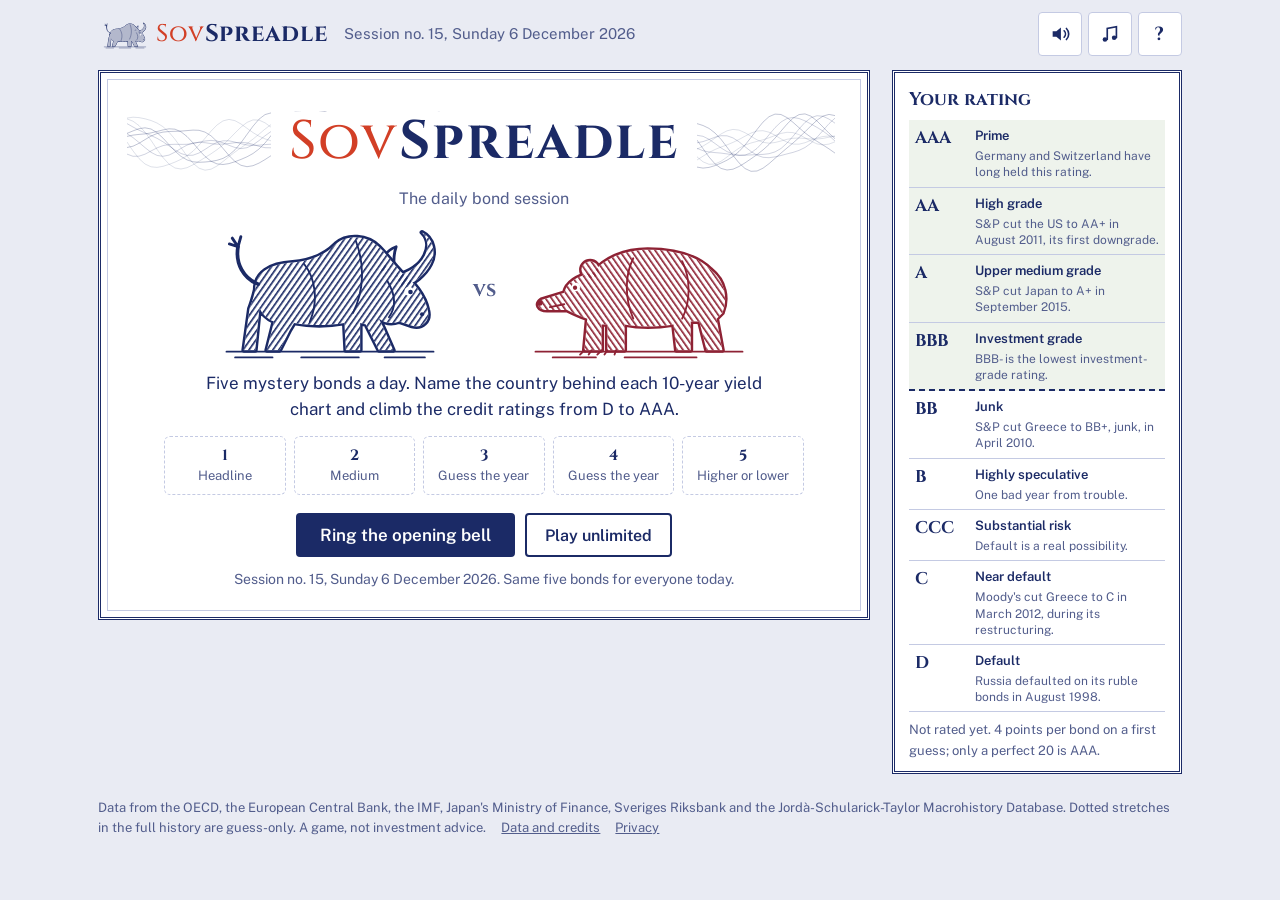
==== public/index.html @ 524e7ef8 "New daily order: headline, easy or medium, two guess-the-year rounds, higher or lower; label every r" ====
<!DOCTYPE html>
<html lang="en">
<head>
<meta charset="utf-8">
<meta name="viewport" content="width=device-width,initial-scale=1">
<title>SovSpreadle: guess the country from its bond yields</title>
<meta name="description" content="A daily game: five 10-year government bond yield charts, five coupons each. Guess the country, the year, or who paid more to borrow.">
<meta name="theme-color" content="#1b2a66">
<meta property="og:type" content="website">
<meta property="og:title" content="SovSpreadle: guess the country from its bond yields">
<meta property="og:description" content="Five bond charts a day. Spend your coupons wisely and earn your credit rating.">
<link rel="canonical" href="https://sovspreadle.bls737.workers.dev/">
<meta property="og:url" content="https://sovspreadle.bls737.workers.dev/">
<meta property="og:image" content="https://sovspreadle.bls737.workers.dev/og.png">
<meta property="og:image:width" content="1200">
<meta property="og:image:height" content="630">
<meta name="twitter:card" content="summary_large_image">
<link rel="icon" href="icon.svg" type="image/svg+xml">
<link rel="apple-touch-icon" href="icon-180.png">
<link rel="manifest" href="manifest.webmanifest">
<link rel="preload" href="fonts/public-sans-latin-400-normal.woff2" as="font" type="font/woff2" crossorigin>
<link rel="stylesheet" href="fonts.css">
<link rel="stylesheet" href="style.css">
</head>
<body>
<svg width="0" height="0" style="position:absolute" aria-hidden="true" focusable="false"><defs>
  <pattern id="hatch" patternUnits="userSpaceOnUse" width="3.4" height="3.4" patternTransform="rotate(35)"><rect width="1.15" height="3.4" class="hl"/></pattern>
  <pattern id="hatchR" patternUnits="userSpaceOnUse" width="3.4" height="3.4" patternTransform="rotate(-35)"><rect width="1.15" height="3.4" class="hlr"/></pattern>
  <g id="bullShape">
    <path d="M28 50 C28 38 38 32 54 31 C66 30 76 26 84 18 C92 11 106 12 114 20 C120 26 124 32 130 38 C138 44 146 54 148 64 C150 72 144 77 137 75 L128 72 C123 74 118 73 114 70 L117 76 L124 92 L114 92 L105 74 L101 73 L101 92 L91 92 L90 73 C79 75 66 75 55 73 L52 78 L45 92 L36 92 L41 72 C36 70 32 66 31 62 L28 92 L20 92 L24 63 C26 58 27 54 28 50 Z"/>
    <path d="M126 40 C134 38 142 34 146 26 C149 20 148 14 144 10 C152 14 154 24 150 32 C146 40 138 46 130 48 Z"/>
    <path d="M120 36 L112 38 L118 31 Z"/>
  </g>
  <symbol id="bull" viewBox="0 0 160 100">
    <path class="m-ol" d="M114 34 C116 28 120 22 126 20 C124 26 124 30 125 36 Z" style="stroke-width:2"/>
    <use href="#bullShape" class="m-ol"/><use href="#bullShape" class="m-bg"/><use href="#bullShape" class="m-ht"/>
    <path class="m-ol" d="M30 46 C20 42 14 32 16 20" style="stroke-width:2.6"/><path class="m-ol" d="M16 20 l-4 -6 M16 20 l2 -7 M16 20 l-6 -2" style="stroke-width:2"/>
    <circle class="m-eye" cx="135" cy="51" r="3.2"/><circle class="m-dot" cx="136" cy="51.5" r="1.6"/>
    <circle class="m-dot" cx="144" cy="67" r="1.4"/>
    <path class="m-ln" d="M98 16 C104 32 104 50 96 66 M62 32 C70 42 72 58 66 72 M120 44 C126 54 126 62 121 69"/>
    <path class="m-ln" d="M8 93 H152 M14 97 H40 M60 97 H100 M118 97 H146" style="opacity:var(--gnd,1)"/>
  </symbol>
  <g id="bearShape">
    <path d="M28 52 C30 44 38 40 48 38 C56 28 70 22 86 22 C104 22 120 26 130 36 C140 44 142 56 138 66 L134 70 L138 92 L127 92 L122 72 L116 72 L116 92 L106 92 L104 74 C92 76 80 76 70 74 L70 92 L58 92 L58 74 L54 74 L54 92 L42 92 L44 70 C38 68 34 66 30 64 L16 64 C10 64 8 60 12 57 Z"/>
    <circle cx="46" cy="36" r="6"/>
  </g>
  <symbol id="bear" viewBox="0 0 160 100">
    <use href="#bearShape" class="m-olr"/><use href="#bearShape" class="m-bg"/><use href="#bearShape" class="m-htr"/>
    <circle class="m-eye" cx="36" cy="48" r="3"/><circle class="m-dotr" cx="35.5" cy="48.5" r="1.5"/>
    <circle class="m-dotr" cx="11" cy="59" r="2"/>
    <path class="m-lnr" d="M18 62 L28 60 M76 28 C70 40 70 56 76 70 M110 30 C116 42 116 58 110 70"/>
    <path class="m-lnr" d="M42 92 l-3 3 M47 92 l-2 3 M54 92 l-3 3 M58 92 l-2 3 M64 92 l-1 3"/>
    <path class="m-lnr" d="M8 93 H152 M20 97 H50 M70 97 H120" style="opacity:var(--gnd,1)"/>
  </symbol>
  <symbol id="coin" viewBox="0 0 24 24"><circle cx="12" cy="12" r="10.5" class="c-o"/><circle cx="12" cy="12" r="7.2" class="c-i"/><path d="M12 7.5v9M9.6 9.6c0-1.2 1-1.8 2.4-1.8s2.4.6 2.4 1.6c0 2.4-4.8 1.4-4.8 4 0 1 1 1.8 2.4 1.8s2.4-.6 2.4-1.8" class="c-i"/></symbol>
</defs></svg>

<header class="top">
  <button type="button" class="brand" id="homeBtn" aria-label="SovSpreadle home"><svg class="brand-bull" aria-hidden="true"><use href="#bull"/></svg><span><span class="sov">Sov</span>Spreadle</span></button>
  <p class="session" id="sessionLbl"></p>
  <div class="tools">
    <button type="button" class="tool" id="sndBtn" aria-pressed="true" aria-label="Sound effects"><svg viewBox="0 0 24 24" aria-hidden="true"><path d="M4 9h4l5-4v14l-5-4H4z" class="ti"/><path d="M16.5 8.5a5 5 0 0 1 0 7M19 6a8.5 8.5 0 0 1 0 12" class="ts"/></svg></button>
    <button type="button" class="tool" id="musBtn" aria-pressed="false" aria-label="Music"><svg viewBox="0 0 24 24" aria-hidden="true"><path d="M9 18V6l10-2v12" class="ts"/><circle cx="6.5" cy="18" r="2.5" class="ti"/><circle cx="16.5" cy="16" r="2.5" class="ti"/></svg></button>
    <button type="button" class="tool" id="helpBtn" aria-label="How to play"><span aria-hidden="true">?</span></button>
  </div>
</header>

<main class="layout">
  <div class="play">
    <section class="cert landing" id="landing" aria-labelledby="landTitle">
      <div class="band"><svg class="guil" aria-hidden="true"></svg><h1 id="landTitle"><span class="sov">Sov</span>Spreadle</h1></div>
      <p class="land-sub">The daily bond session</p>
      <div class="vignette" aria-hidden="true">
        <svg class="mascot"><use href="#bull"/></svg>
        <span class="vs">vs</span>
        <svg class="mascot"><use href="#bear"/></svg>
      </div>
      <p class="land-tag">Five mystery bonds a day. Name the country behind each 10-year yield chart and climb the credit ratings from D to AAA.</p>
      <ol class="slots" id="slots"></ol>
      <div class="land-acts">
        <button type="button" class="big" id="startBtn">Ring the opening bell</button>
        <button type="button" class="ghost" id="unlimBtn">Play unlimited</button>
      </div>
      <p class="land-note" id="landNote"></p>
    </section>

    <section id="game" hidden aria-live="polite">
      <div class="roundbar">
        <ol class="pips" id="pips" aria-label="Bonds in this session"></ol>
        <div class="tokens" id="tokens"></div>
      </div>
      <article class="cert card" id="card">
        <div class="strip"><svg class="guil" aria-hidden="true"></svg></div>
        <p class="kicker" id="kicker"></p>
        <h1 class="q" id="question"></h1>
        <dl class="facts" id="facts"></dl>
        <div class="fig" id="fig"><svg id="chart" role="img" aria-label="Yield chart"></svg><div class="tip" id="tip"></div><div class="stamp" id="stamp" aria-hidden="true"></div></div>
        <div class="hlq" id="hlq" hidden></div>
      </article>

      <div class="controls" id="controls">
        <form id="form" autocomplete="off">
          <label for="q" id="qLabel">Your guess</label>
          <div class="row"><input id="q" aria-describedby="msg"><button id="go">Guess</button><button type="button" id="allBtn" class="allbtn" aria-expanded="false" aria-controls="sugg">All countries</button></div>
          <p class="pool" id="pool"></p>
          <ul class="sugg" id="sugg"></ul>
          <p class="msg" id="msg" role="status"></p>
        </form>
        <div class="hints" id="hints"></div>
      </div>

      <ol class="coupons" id="coupons"></ol>

      <section class="reveal" id="reveal" hidden>
        <div class="rv-head">
          <svg class="rv-mascot" id="rvMascot" aria-hidden="true"><use href="#bull"/></svg>
          <div><p class="ep" id="rvEp"></p><h2 id="rvTitle"></h2><p class="delta" id="rvDelta"></p></div>
        </div>
        <ul class="rv-facts" id="rvFacts"></ul>
        <div class="rv-acts">
          <button type="button" class="big" id="nextBtn">Next bond</button>
          <button type="button" class="ghost" id="histBtn" aria-expanded="false">Show full history</button>
        </div>
        <div class="hist" id="hist" hidden>
          <p class="hist-h" id="histHead"></p>
          <div class="fig full"><svg id="histChart" role="img" aria-label="Full history of this country's 10-year yield"></svg><div class="tip" id="histTip"></div></div>
        </div>
      </section>
    </section>
  </div>

  <aside class="ladder" id="ladder" aria-label="Your credit rating today">
    <h2 class="ld-h">Your rating</h2>
    <ol class="rungs" id="rungs"></ol>
    <p class="ld-note" id="ldNote"></p>
  </aside>
</main>

<footer class="foot">Data from the OECD, the European Central Bank, the IMF, Japan's Ministry of Finance, Sveriges Riksbank and the Jordà-Schularick-Taylor Macrohistory Database. Dotted stretches in the full history are guess-only. A game, not investment advice. <a href="credits.html">Data and credits</a> <a href="privacy.html">Privacy</a></footer>

<dialog class="dlg" id="endDlg" aria-labelledby="endRating">
  <button type="button" class="x" data-close aria-label="Close">✕</button>
  <div class="end-top">
    <button type="button" class="end-mwrap" id="endMWrap" aria-label="Replay the finale"><svg class="end-mascot" id="endMascot" aria-hidden="true"><use href="#bull"/></svg><span class="roar-word" aria-hidden="true">Grrr!</span></button>
    <div><p class="end-k" id="endKicker">Session closed</p><p class="end-rating" id="endRating"></p><p class="end-desc" id="endDesc"></p></div>
  </div>
  <ol class="end-log" id="endLog"></ol>
  <pre class="share" id="sharePre"></pre>
  <div class="dlg-acts"><button type="button" class="big" id="copyBtn">Copy result</button><button type="button" class="ghost" id="endUnlim">Play unlimited</button></div>
  <p class="msg" id="copyMsg" role="status"></p>
  <div class="stats" id="stats"></div>
  <div class="dist" id="dist"></div>
  <p class="next" id="nextIn"></p>
</dialog>

<dialog class="dlg" id="helpDlg" aria-labelledby="helpH">
  <button type="button" class="x" data-close aria-label="Close">✕</button>
  <h2 id="helpH">How to play</h2>
  <ul class="help">
    <li>Each day's session has five bonds, the same for everyone: a headline (a famous episode from bond-market history), an easy or medium country, two guess-the-year rounds, and higher or lower.</li>
    <li>For most bonds you see ten years of a country's monthly 10-year government bond yield. Name the country. Each bond comes with 5 coupons: every guess clips one, and so does every hint.</li>
    <li>After a wrong guess you see how far off the yield level is (in basis points: 100 bp = 1 percentage point) and how closely the two lines move together ("shape"). Your guess is drawn on the chart.</li>
    <li>Points: 4 if you get it with your first coupon, 3 with your second, 2 with your third, 1 after that. Using all 5 without the answer scores nothing, but costs nothing either. In guess the year, the exact year scores full points and one year off scores 2 fewer. In higher or lower, each right answer is a point, and all three right is 4.</li>
    <li>Your points, out of 20, set your rating, notch by notch like the agencies: 20 is AAA, 19 is AA+, 18 is AA, and so on down to D. BBB- (11 points) and above is investment grade.</li>
    <li>Hints: the region, the closest twin (the country whose yields moved most like this one over the same years, drawn on the chart), or zooming out five years each side. Each hint costs a coupon, and the last coupon is always kept for a guess.</li>
    <li>Other rounds: <b>Higher or lower</b> asks which of two countries yielded more in a given month, three times. <b>Guess the year</b> names the country and hides the dates: find the year of the marked point (a peak, a low or a famous moment). For famous moments, the "story" hint tells you what happened.</li>
    <li>Unlimited mode plays random sessions that don't count toward your stats. Sometimes one round there is <b>Spread vs Germany</b>: the chart shows the gap over German yields instead of the yield.</li>
  </ul>
</dialog>

<script src="core.js"></script>
<script src="app.js"></script>
</body>
</html>
---- public/fonts.css ----
/* Self-hosted fonts (SIL Open Font License, see fonts/OFL-*.txt): no requests to third-party servers. */
@font-face{font-family:"Cinzel";font-style:normal;font-weight:500;font-display:swap;src:url(fonts/cinzel-latin-500-normal.woff2) format("woff2")}
@font-face{font-family:"Cinzel";font-style:normal;font-weight:700;font-display:swap;src:url(fonts/cinzel-latin-700-normal.woff2) format("woff2")}
@font-face{font-family:"Public Sans";font-style:normal;font-weight:400;font-display:swap;src:url(fonts/public-sans-latin-400-normal.woff2) format("woff2")}
@font-face{font-family:"Public Sans";font-style:normal;font-weight:500;font-display:swap;src:url(fonts/public-sans-latin-500-normal.woff2) format("woff2")}
@font-face{font-family:"Public Sans";font-style:normal;font-weight:600;font-display:swap;src:url(fonts/public-sans-latin-600-normal.woff2) format("woff2")}
@font-face{font-family:"Public Sans";font-style:normal;font-weight:700;font-display:swap;src:url(fonts/public-sans-latin-700-normal.woff2) format("woff2")}
---- public/style.css ----
/* VOICE: dry trading-floor wit, short sentences
   IDEA: a bond certificate and a ratings ladder; the bull climbs, the bear drags you down
   PICTURE: engraved yield chart inside the certificate; engraved bull (ink blue) and bear (oxblood)
   COLOUR and TYPE: intaglio blue on white security paper, vermilion stamp, oxblood bear; Cinzel engraved caps + Public Sans
   LAYOUT: play column (certificate, guess box, coupons, reveal) beside a sticky ratings ladder; ladder becomes a strip on phones */
:root{color-scheme:light dark;
--bg:light-dark(#e9ebf3,#0b1029);--paper:light-dark(#fff,#131a3a);--ink:light-dark(#1b2a66,#dbe0f7);
--ink2:light-dark(#525d8c,#a0aad4);--line:light-dark(#c4cae3,#2f3970);--ghost:light-dark(#8e98c2,#6a76ad);
--stamp:light-dark(#d23f26,#ff7a5c);--bear:light-dark(#8e2234,#ff8a9a);
--hit:light-dark(#2e7a4c,#6fd39a);--close:light-dark(#c99a0e,#f2cf5b);--near:light-dark(#e07a2e,#ffa461);--far:light-dark(#c2384a,#ff6f80);--none:light-dark(#9aa0b5,#5a6283);
--ig:light-dark(#eef3ec,#14273a)}
:root[data-theme=light]{color-scheme:light}:root[data-theme=dark]{color-scheme:dark}
*{box-sizing:border-box;min-width:0}
[hidden]{display:none!important}
body{margin:0;background:var(--bg);color:var(--ink);font:16px/1.55 "Public Sans",system-ui,sans-serif;overflow-x:clip}
button{font:600 16px "Public Sans",sans-serif;min-height:44px;padding:8px 18px;border-radius:4px;border:2px solid var(--ink);background:var(--ink);color:var(--paper);cursor:pointer}
button.ghost{background:transparent;color:var(--ink)}
button.big{font-size:17px;padding:10px 22px}
button:disabled{opacity:.45;cursor:default}
:focus-visible{outline:3px solid var(--stamp);outline-offset:2px}
input{font:inherit;font-size:16px;padding:10px 12px;min-height:46px;border:2px solid var(--ink);border-radius:4px;background:var(--paper);color:var(--ink);flex:1;width:100%}
a{color:inherit}
.sr{position:absolute;width:1px;height:1px;overflow:hidden;clip:rect(0 0 0 0)}

/* mascots */
.hl{fill:var(--ink)}.hlr{fill:var(--bear)}
.m-ol{fill:none;stroke:var(--ink);stroke-width:3.4;stroke-linejoin:round;stroke-linecap:round}
.m-olr{fill:none;stroke:var(--bear);stroke-width:3.4;stroke-linejoin:round;stroke-linecap:round}
.m-bg{fill:var(--paper)}.m-ht{fill:url(#hatch)}.m-htr{fill:url(#hatchR)}
.m-ln{fill:none;stroke:var(--ink);stroke-width:1.3;stroke-linecap:round}.m-lnr{fill:none;stroke:var(--bear);stroke-width:1.3;stroke-linecap:round}
.m-dot{fill:var(--ink)}.m-dotr{fill:var(--bear)}.m-eye{fill:var(--paper)}
.c-o{fill:var(--paper);stroke:var(--ink);stroke-width:1.8}.c-i{fill:none;stroke:var(--ink);stroke-width:1.3;stroke-linecap:round}

/* header */
.top{display:flex;align-items:center;gap:12px;flex-wrap:wrap;max-width:1160px;margin:0 auto;padding:12px max(3vw,12px) 0}
.brand{display:flex;align-items:center;gap:8px;background:none;border:0;color:var(--ink);padding:4px;font:700 24px/1 Cinzel,serif;letter-spacing:.03em}
.brand-bull{width:46px;height:29px}
.session{margin:0;color:var(--ink2);font-size:15px;flex:1}
.tools{display:flex;gap:6px}
.tool{width:44px;padding:0;display:grid;place-items:center;background:var(--paper);color:var(--ink);border:1px solid var(--line)}
.tool svg{width:22px;height:22px}.ti{fill:var(--ink)}.ts{fill:none;stroke:var(--ink);stroke-width:1.8;stroke-linecap:round}
.tool[aria-pressed=false]{opacity:.5}
.tool span{font:700 19px Cinzel,serif}

/* layout */
.layout{max-width:1160px;margin:0 auto;padding:14px max(3vw,12px) 24px;display:grid;grid-template-columns:minmax(0,1fr) 290px;gap:22px;align-items:start}
.cert{background:var(--paper);border:3px double var(--ink);outline:1px solid var(--line);outline-offset:-10px;padding:clamp(14px,2.4vw,26px);position:relative;overflow:hidden}
.band{position:relative;height:86px;display:grid;place-items:center}
.guil{position:absolute;inset:0;width:100%;height:100%}
.band h1{position:relative;margin:0;padding:2px 18px;background:var(--paper);font:700 clamp(38px,6vw,54px)/1.05 Cinzel,serif;letter-spacing:.04em}

/* landing */
.land-sub{text-align:center;margin:2px 0 6px;color:var(--ink2)}
.vignette{display:flex;align-items:center;justify-content:center;gap:clamp(8px,3vw,28px);margin:6px 0 4px}
.mascot{width:clamp(130px,26vw,230px);aspect-ratio:1.6}
.vs{font:700 20px Cinzel,serif;color:var(--ink2)}
.land-tag{text-align:center;max-width:56ch;margin:8px auto 14px;font-size:17px}
.slots{list-style:none;padding:0;margin:0 auto 18px;display:grid;grid-template-columns:repeat(5,minmax(0,1fr));gap:8px;max-width:640px}
.slots li{border:1px dashed var(--line);border-radius:6px;padding:8px 6px;text-align:center;font-size:13px;color:var(--ink2)}
.slots b{display:block;font:700 15px Cinzel,serif;color:var(--ink)}
.land-acts{display:flex;gap:10px;justify-content:center;flex-wrap:wrap}
.land-note{text-align:center;color:var(--ink2);font-size:14px;margin:12px 0 0}

/* round bar */
.roundbar{display:flex;align-items:center;justify-content:space-between;gap:12px;margin:0 0 10px;flex-wrap:wrap}
.pips{list-style:none;margin:0;padding:0;display:flex;gap:10px;align-items:flex-end}
.pip{display:flex;flex-direction:column;align-items:center;gap:3px;font-size:12px;color:var(--ink2)}
.candle{position:relative;width:14px;height:26px;border:2px solid var(--line);border-radius:2px;background:var(--paper)}
.candle::before{content:"";position:absolute;left:50%;top:-7px;bottom:-7px;width:2px;margin-left:-1px;background:var(--line);z-index:-1}
.pip.cur .candle{border-color:var(--ink);box-shadow:0 0 0 3px color-mix(in srgb,var(--stamp) 35%,transparent)}
.pip.cur{color:var(--ink);font-weight:600}
.tokens{display:flex;align-items:center;gap:6px;font-size:14px;color:var(--ink2)}
.tokens svg{width:24px;height:24px}.tokens svg.used{opacity:.25}

/* card */
.card{padding-top:12px}
.strip{position:relative;height:16px;margin:0 -8px 8px}
.kicker{margin:0;color:var(--stamp);font-weight:600;font-size:14px}
.q{font:600 clamp(20px,2.6vw,26px)/1.2 "Public Sans",sans-serif;margin:2px 0 10px;text-wrap:balance}
.facts{display:grid;grid-template-columns:repeat(auto-fit,minmax(min(100%,140px),1fr));gap:4px 16px;margin:0 0 8px;font-size:15px}
.facts div{border-top:1px solid var(--line);padding-top:5px}
.facts dt{color:var(--ink2);font-size:13px}.facts dd{margin:0;font-weight:600}
.locked{color:var(--ink2);font-weight:400;font-style:italic}
.fig{position:relative;height:clamp(250px,40vw,350px);touch-action:pan-y}
.fig>svg{position:absolute;inset:0;width:100%;height:100%}
.fig.full{height:clamp(190px,28vw,250px)}
.tip{position:absolute;top:4px;left:0;pointer-events:none;background:var(--ink);color:var(--paper);font-size:13px;padding:2px 8px;border-radius:3px;white-space:nowrap;opacity:0}
.stamp{position:absolute;left:9%;top:5%;font:700 clamp(17px,3.2vw,28px)/1 Cinzel,serif;color:var(--stamp);border:4px solid var(--stamp);padding:8px 16px 6px;border-radius:6px;transform:rotate(-9deg);opacity:0;pointer-events:none;text-align:center;background:color-mix(in srgb,var(--paper) 55%,transparent)}
.stamp small{display:block;font:600 12px "Public Sans",sans-serif;margin-top:3px}
.stamp.on{opacity:.85}.stamp.anim{animation:thud .45s cubic-bezier(.2,1.4,.4,1)}
@keyframes thud{from{transform:rotate(-16deg) scale(1.8);opacity:0}to{transform:rotate(-9deg) scale(1);opacity:.93}}

/* higher or lower */
.hlq{display:grid;grid-template-columns:repeat(2,minmax(0,1fr));gap:12px;margin:6px 0 4px}
.hlq button{min-height:84px;font-size:20px;background:var(--paper);color:var(--ink);border:2px solid var(--ink)}
.hlq button small{display:block;font-weight:400;font-size:14px;color:var(--ink2)}
.hlq button.right{border-color:var(--hit);box-shadow:inset 0 0 0 2px var(--hit)}
.hlq button.wrong{border-color:var(--far);box-shadow:inset 0 0 0 2px var(--far)}
.hlq button:disabled{opacity:1;cursor:default}
.hlq .hlnext{grid-column:1/-1;min-height:48px;font-size:17px;background:var(--ink);color:var(--paper)}

/* controls */
.controls{margin:14px 0 4px;display:grid;gap:10px}
label{display:block;font-weight:600;margin-bottom:6px}
.row{display:flex;gap:8px}
.pool{margin:6px 0 0;font-size:14px;color:var(--ink2)}
.sugg{list-style:none;margin:6px 0 0;padding:0;display:flex;flex-wrap:wrap;gap:6px}
.sugg button{min-height:36px;padding:4px 12px;font-weight:500;font-size:15px;background:transparent;color:var(--ink);border:1px solid var(--line)}
.msg{min-height:1.4em;color:var(--stamp);font-size:15px;margin:4px 0 0}
.hints{display:flex;flex-wrap:wrap;align-items:center;gap:8px;font-size:14px;color:var(--ink2)}
.hints button{min-height:38px;padding:4px 12px;font-size:14px;background:transparent;color:var(--ink);border:1px solid var(--ink);display:inline-flex;align-items:center;gap:6px}
.hints button svg{width:18px;height:18px}

/* coupons */
.coupons{display:grid;grid-template-columns:repeat(5,minmax(0,1fr));gap:10px;list-style:none;margin:8px 0 0;padding:0}
.coupons.three{grid-template-columns:repeat(3,minmax(0,1fr))}
.coupon{border:2px dashed var(--line);border-radius:10px;padding:9px 10px;background:var(--paper);min-height:84px}
.coupon .no{font-size:13px;color:var(--ink2)}
.coupon .who{font-weight:700;display:flex;align-items:center;gap:8px}
.seal{width:14px;height:14px;border-radius:50%;flex:none;background:var(--c,var(--none))}
.coupon .nums{display:flex;gap:2px 14px;font-size:15px;font-variant-numeric:tabular-nums;flex-wrap:wrap}
.coupon .nums>span{white-space:nowrap}.coupon .nums>span.nd{white-space:normal;flex:1 1 100%}
.coupon .nums>span.estn{flex:1 1 100%;font-size:12px;color:var(--ink2);white-space:normal}
.coupon.empty{color:var(--ink2)}.coupon.hintc{border-style:solid;border-color:var(--line)}.coupon.used{border-style:solid;border-color:var(--ink)}

/* reveal */
.reveal{margin-top:16px;background:var(--paper);border:3px double var(--ink);padding:16px clamp(14px,2.4vw,22px)}
.reveal.anim{animation:rise .35s ease-out}
@keyframes rise{from{opacity:0;transform:translateY(10px)}}
.rv-head{display:flex;gap:14px;align-items:center}
.rv-mascot{width:120px;height:75px;flex:none}
.rv-mascot.charge{animation:charge .7s ease-out}.rv-mascot.swipe{animation:swipe .6s ease-in-out}
@keyframes charge{0%{transform:translateX(-24px)}60%{transform:translateX(8px) rotate(-3deg)}100%{transform:none}}
@keyframes swipe{0%,100%{transform:none}25%{transform:translateX(-6px) rotate(4deg)}50%{transform:translateX(6px) rotate(-4deg)}75%{transform:translateX(-3px)}}
.ep{margin:0;color:var(--stamp);font-weight:600;font-size:14px}
.reveal h2{font:700 clamp(19px,2.4vw,23px)/1.2 Cinzel,serif;margin:2px 0 4px}
.delta{margin:0;font-weight:600}
.delta.up{color:var(--hit)}.delta.down{color:var(--bear)}
.rv-facts{margin:12px 0;padding-left:20px;max-width:70ch}
.rv-facts li{margin:4px 0}
.rv-acts{display:flex;gap:10px;flex-wrap:wrap}
.hist{margin-top:14px}
.hist-h{margin:0 0 4px;font-weight:600}

/* ladder */
.ladder{position:sticky;top:12px;background:var(--paper);border:3px double var(--ink);padding:14px 14px 10px}
.ld-h{font:700 18px Cinzel,serif;margin:0 0 8px}
.rungs{list-style:none;margin:0;padding:0;display:flex;flex-direction:column}
.rung{display:grid;grid-template-columns:52px minmax(0,1fr);gap:2px 8px;padding:6px 6px;border-bottom:1px solid var(--line);position:relative}
.rung .rt{font:700 17px Cinzel,serif;grid-row:span 2}
.rung .rd{font-size:13px;font-weight:600}
.rung .rl{font-size:12px;color:var(--ink2);line-height:1.35}
.rung.ig{background:var(--ig)}
.rung.igline{border-bottom:2px dashed var(--ink)}
.rung.cur{outline:2px solid var(--ink);outline-offset:-2px;background:color-mix(in srgb,var(--stamp) 10%,var(--paper))}
.rung .bullmark{position:absolute;right:6px;top:4px;width:44px;height:28px}
.rung.cur.flash{animation:flash .9s ease-out}
@keyframes flash{0%{background:color-mix(in srgb,var(--stamp) 40%,var(--paper))}}
.ld-note{font-size:13px;color:var(--ink2);margin:8px 0 0}

/* dialogs */
.dlg{width:min(94vw,720px);max-height:92vh;overflow:auto;background:var(--paper);color:var(--ink);border:3px double var(--ink);border-radius:4px;padding:22px clamp(14px,3vw,26px) 18px}
.dlg::backdrop{background:rgb(11 16 41/.6)}
.dlg[open]{animation:pop .25s ease-out}
@keyframes pop{from{opacity:0;transform:translateY(12px)}}
.x{position:sticky;float:right;top:0;margin:-8px -6px 0 8px;min-height:40px;width:40px;padding:0;font-size:18px;background:var(--paper);color:var(--ink);border:1px solid var(--line)}
.end-top{display:flex;align-items:center;gap:16px}
.end-mascot{width:150px;height:94px;flex:none}
.end-k{margin:0;color:var(--ink2)}
.end-rating{margin:0;font:700 clamp(46px,9vw,64px)/1 Cinzel,serif}
.end-desc{margin:4px 0 0;font-weight:600}
.end-log{list-style:none;padding:0;margin:16px 0;display:grid;gap:6px}
.end-log li{display:grid;grid-template-columns:20px minmax(0,1fr) auto;gap:10px;align-items:center;border-top:1px solid var(--line);padding-top:6px;font-size:15px}
.end-log .lk{font-size:13px;color:var(--ink2)}
.end-log .pts{font-weight:700;font-variant-numeric:tabular-nums}
.share{background:color-mix(in srgb,var(--ink) 6%,var(--paper));border:1px solid var(--line);padding:10px 12px;font:15px/1.5 ui-monospace,Menlo,monospace;white-space:pre-wrap;margin:0 0 10px}
.dlg-acts{display:flex;gap:10px;flex-wrap:wrap}
.stats{display:grid;grid-template-columns:repeat(4,minmax(0,1fr));gap:8px;margin:14px 0;text-align:center}
.stats b{display:block;font:700 24px/1.1 Cinzel,serif}.stats span{font-size:13px;color:var(--ink2)}
.dist{display:grid;gap:3px;font-size:13px}
.dist div{display:grid;grid-template-columns:40px minmax(0,1fr);gap:8px;align-items:center}
.dist i{display:block;height:16px;background:var(--ink);color:var(--paper);font-style:normal;text-align:right;padding:0 5px;min-width:18px;border-radius:2px;font-size:12px}
.dist .me i{background:var(--stamp)}
.next{color:var(--ink2);font-size:14px;margin:12px 0 0}
.help{padding-left:20px}.help li{margin:6px 0;max-width:68ch}
.foot{max-width:1160px;margin:0 auto;padding:0 max(3vw,12px) 28px;font-size:13px;color:var(--ink2)}

@media (max-width:900px){
  .layout{grid-template-columns:minmax(0,1fr)}
  .ladder{order:-1;position:static;padding:10px}
  .ld-h{display:none}
  .rungs{flex-direction:row-reverse}
  .rung{flex:1;display:block;text-align:center;padding:6px 0;border-bottom:0;border-left:1px solid var(--line)}
  .rung .rt{font-size:14px}.rung .rd,.rung .rl{display:none}
  .rung.igline{border-bottom:0;border-left:2px dashed var(--ink)}
  .rung .bullmark{position:static;display:block;margin:0 auto;width:30px;height:19px}
  .ld-note{margin-top:6px}
  body.onland .ladder{display:none}
}
@media (max-width:760px){.coupons,.coupons.three{grid-template-columns:repeat(2,minmax(0,1fr))}}
@media (max-width:600px){
  .coupon{min-height:0}
  .slots{grid-template-columns:repeat(5,minmax(0,1fr));gap:4px}.slots li{font-size:11px;padding:6px 2px}.slots b{font-size:13px}
  .band{height:70px}
  .rv-mascot{width:84px;height:53px}
  .end-mascot{width:96px;height:60px}
  .stats b{font-size:20px}
  .session{flex-basis:100%;order:3}
}
@media (prefers-reduced-motion:reduce){*{animation:none!important;transition:none!important}}
.sugg button.nodata{color:var(--ink2);border-style:dashed;cursor:not-allowed;opacity:.75}
.sugg button.nodata span{margin-left:6px;font-size:12px;font-weight:400}
.rv-facts li.note,#rvFacts li.note{list-style:none;margin-left:-1.1em;padding:8px 12px;background:var(--paper2, rgba(0,0,0,.03));border-left:3px solid var(--stamp)}
/* end-of-session finale */
.end-mwrap{position:relative;flex:none;padding:0;border:0;background:none;cursor:pointer;min-height:0}
.end-mwrap:focus-visible{outline:2px solid var(--ink);outline-offset:4px}
.end-mwrap .end-mascot{display:block}
.roar-word{position:absolute;left:4px;top:0;font:italic 700 22px/1 Georgia,serif;color:var(--bear);opacity:0;transform:rotate(-12deg) scale(.4);pointer-events:none}
.end-mwrap.rear .end-mascot{transform-origin:18% 92%;animation:rear 2.2s cubic-bezier(.3,.7,.4,1)}
.end-mwrap.roar .end-mascot{transform-origin:80% 92%;animation:roar 2.4s ease-in-out}
.end-mwrap.roar .roar-word{animation:roarword 2.4s ease-out}
@keyframes rear{0%{transform:none}12%{transform:translateY(-10px)}26%{transform:translateY(-4px) rotate(-20deg)}38%{transform:rotate(-12deg)}48%{transform:rotate(-24deg)}58%{transform:rotate(-14deg)}68%{transform:rotate(-22deg)}84%{transform:rotate(-4deg) translateY(-3px)}100%{transform:none}}
@keyframes roar{0%{transform:none}18%{transform:rotate(12deg) scale(1.06)}22%,26%,30%,34%,38%,42%{transform:rotate(12deg) scale(1.08) translateX(-2px)}24%,28%,32%,36%,40%{transform:rotate(12deg) scale(1.08) translateX(2px)}60%{transform:rotate(8deg) scale(1.04)}80%{transform:rotate(2deg)}100%{transform:none}}
@keyframes roarword{0%,14%{opacity:0;transform:rotate(-12deg) scale(.4)}24%{opacity:1;transform:rotate(-12deg) scale(1.15)}50%{opacity:1;transform:rotate(-8deg) scale(1)}75%,100%{opacity:0;transform:rotate(-8deg) scale(1)}}
@media (prefers-reduced-motion: reduce){.end-mwrap .end-mascot,.end-mwrap .roar-word{animation:none!important}}
.end-mascot{--gnd:0}
.end-mwrap::after{content:"";position:absolute;left:5%;right:5%;bottom:6%;height:1.5px;background:var(--ink);opacity:.7}
.end-mwrap[data-m=bear]::after{background:var(--bear)}
.end-mwrap.rear .end-mascot{transform-origin:18% 90%}.end-mwrap.roar .end-mascot{transform-origin:82% 90%}
.sugg button .part{margin-left:6px;font-size:12px;font-weight:400;color:var(--ink2)}
.foot a{margin-left:12px;white-space:nowrap}
.sov{color:var(--stamp);font-weight:500}
/* full country list, grouped by region */
.allbtn{background:transparent;color:var(--ink);border:1px solid var(--ink);font-weight:600;white-space:nowrap}
.sugg.browse{max-height:320px;overflow:auto;padding:4px 2px 8px;border-top:1px solid var(--line);border-bottom:1px solid var(--line)}
.sugg .grp{flex:1 1 100%;font-weight:600;font-size:13px;color:var(--ink2);margin:8px 0 0}
@media (max-width:520px){.allbtn{padding-inline:10px}}
@media (max-width:520px){.row{flex-wrap:wrap}.row #q{flex:1 1 100%}.row #go,.row .allbtn{flex:1 1 0}}
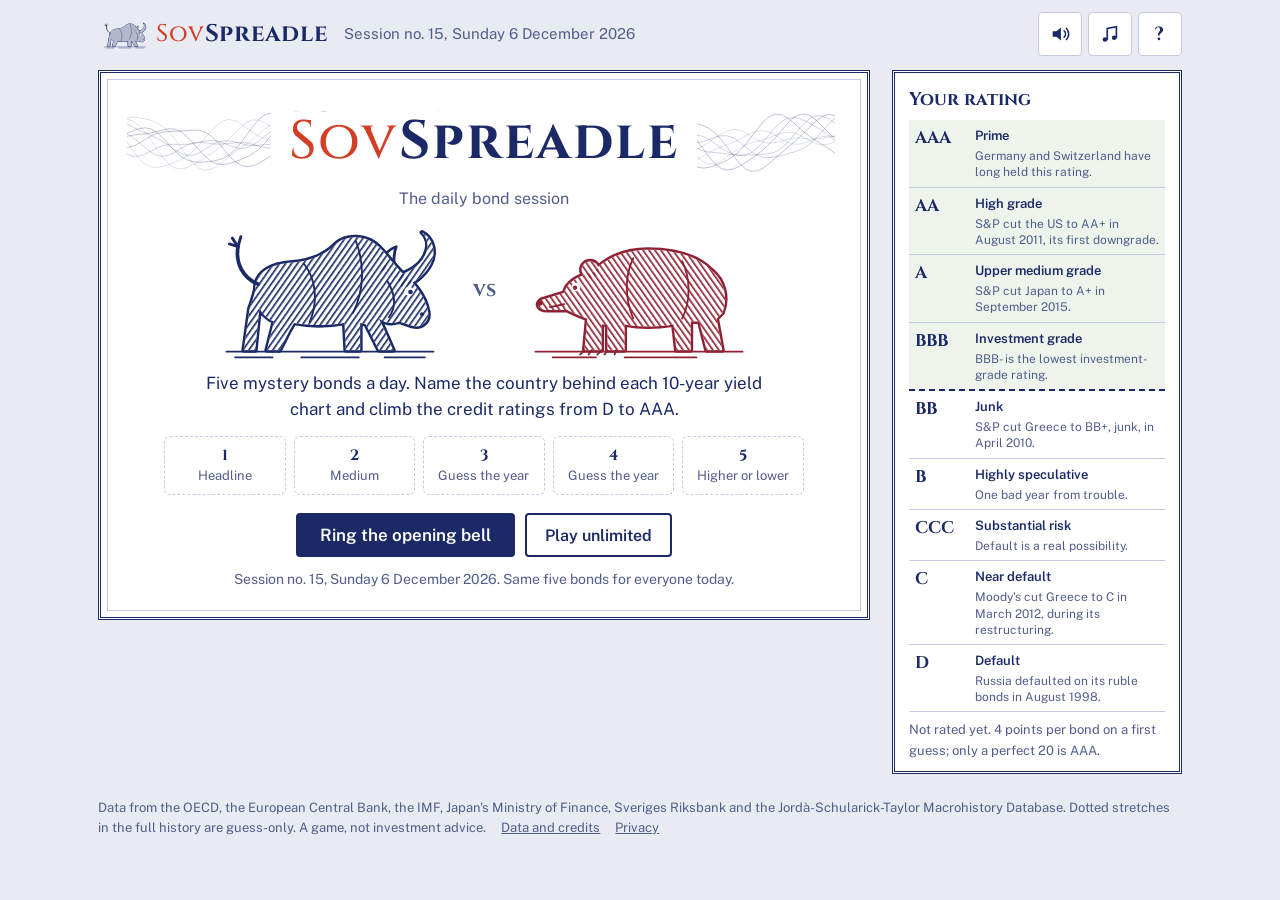
==== commit e1d69d1b: "Move to sovspreadle.app: custom domain in wrangler.jsonc, canonical and preview links, README Co-Aut" ====
--- a/public/index.html
+++ b/public/index.html
@@ -9,9 +9,9 @@
 <meta property="og:type" content="website">
 <meta property="og:title" content="SovSpreadle: guess the country from its bond yields">
 <meta property="og:description" content="Five bond charts a day. Spend your coupons wisely and earn your credit rating.">
-<link rel="canonical" href="https://sovspreadle.bls737.workers.dev/">
-<meta property="og:url" content="https://sovspreadle.bls737.workers.dev/">
-<meta property="og:image" content="https://sovspreadle.bls737.workers.dev/og.png">
+<link rel="canonical" href="https://sovspreadle.app/">
+<meta property="og:url" content="https://sovspreadle.app/">
+<meta property="og:image" content="https://sovspreadle.app/og.png">
 <meta property="og:image:width" content="1200">
 <meta property="og:image:height" content="630">
 <meta name="twitter:card" content="summary_large_image">
--- a/public/style.css
+++ b/public/style.css
@@ -236,3 +236,12 @@
 .sugg .grp{flex:1 1 100%;font-weight:600;font-size:13px;color:var(--ink2);margin:8px 0 0}
 @media (max-width:520px){.allbtn{padding-inline:10px}}
 @media (max-width:520px){.row{flex-wrap:wrap}.row #q{flex:1 1 100%}.row #go,.row .allbtn{flex:1 1 0}}
+/* progress candles: size and color show how each bond went */
+.pip .wick{position:relative;height:40px;display:flex;align-items:center;justify-content:center}
+.pip .wick .candle{height:26px}
+.candle.up{background:var(--hit);border-color:var(--hit)}
+.candle.down{background:var(--far);border-color:var(--far)}
+.candle.up::before{background:var(--hit)}.candle.down::before{background:var(--far)}
+.candle.flat{background:var(--ink2);border-color:var(--ink2);border-width:1px}.candle.flat::before{background:var(--ink2)}
+.pip .wick .candle.big{height:28px}.pip .wick .candle.mid{height:17px}.pip .wick .candle.small{height:8px}.pip .wick .candle.flat{height:3px;border-radius:0}
+.candle.small::before,.candle.mid::before{top:-5px;bottom:-5px}
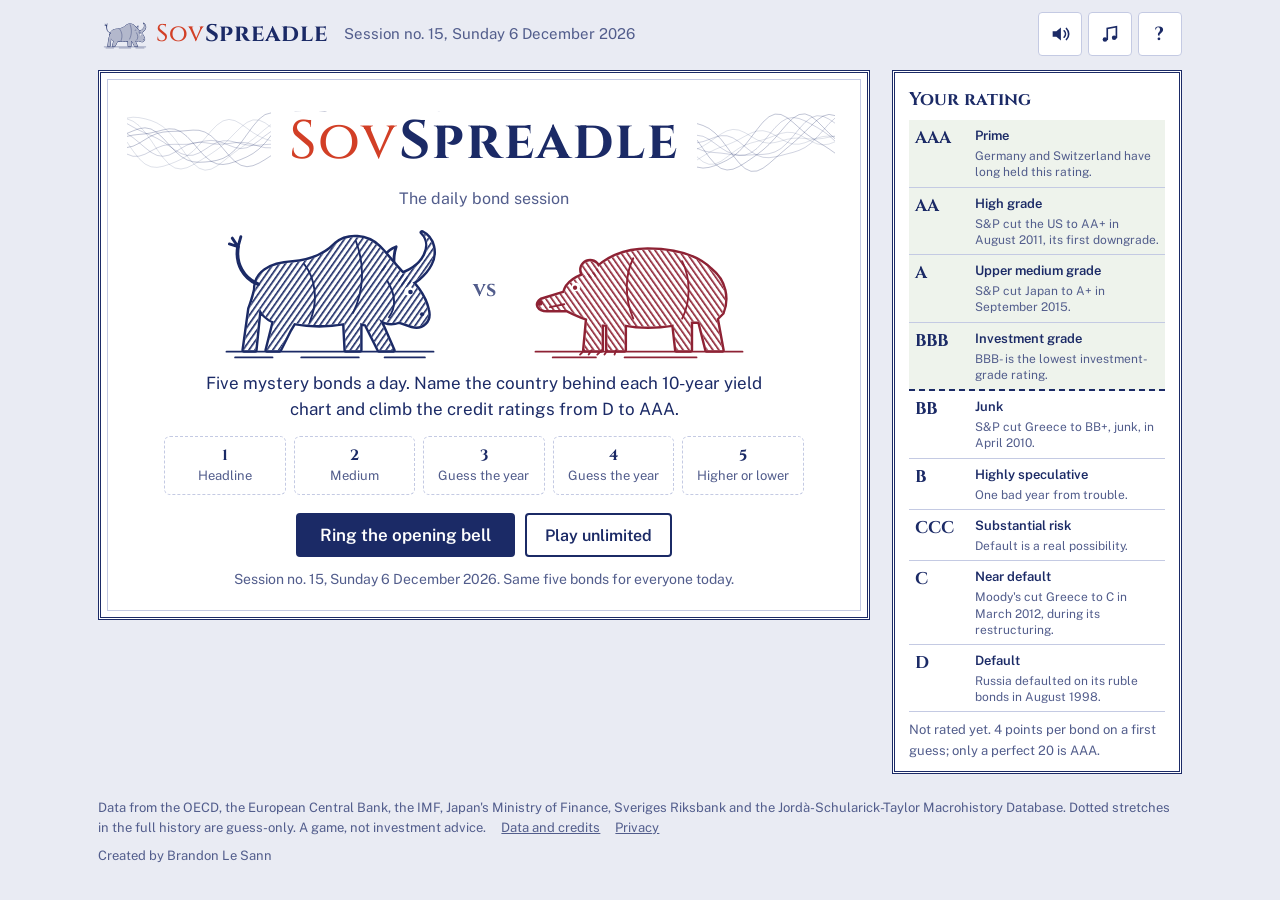
==== commit 8174d478: "Footer: created by Brandon Le Sann Co-Authored-By: Claude Opus 5.5 <noreply@anthropic.com> Claude-Se" ====
--- a/public/index.html
+++ b/public/index.html
@@ -136,7 +136,7 @@
   </aside>
 </main>
 
-<footer class="foot">Data from the OECD, the European Central Bank, the IMF, Japan's Ministry of Finance, Sveriges Riksbank and the Jordà-Schularick-Taylor Macrohistory Database. Dotted stretches in the full history are guess-only. A game, not investment advice. <a href="credits.html">Data and credits</a> <a href="privacy.html">Privacy</a></footer>
+<footer class="foot">Data from the OECD, the European Central Bank, the IMF, Japan's Ministry of Finance, Sveriges Riksbank and the Jordà-Schularick-Taylor Macrohistory Database. Dotted stretches in the full history are guess-only. A game, not investment advice. <a href="credits.html">Data and credits</a> <a href="privacy.html">Privacy</a><span class="by">Created by Brandon Le Sann</span></footer>
 
 <dialog class="dlg" id="endDlg" aria-labelledby="endRating">
   <button type="button" class="x" data-close aria-label="Close">✕</button>
--- a/public/style.css
+++ b/public/style.css
@@ -245,3 +245,5 @@
 .candle.flat{background:var(--ink2);border-color:var(--ink2);border-width:1px}.candle.flat::before{background:var(--ink2)}
 .pip .wick .candle.big{height:28px}.pip .wick .candle.mid{height:17px}.pip .wick .candle.small{height:8px}.pip .wick .candle.flat{height:3px;border-radius:0}
 .candle.small::before,.candle.mid::before{top:-5px;bottom:-5px}
+
+.foot .by{display:block;margin-top:8px}
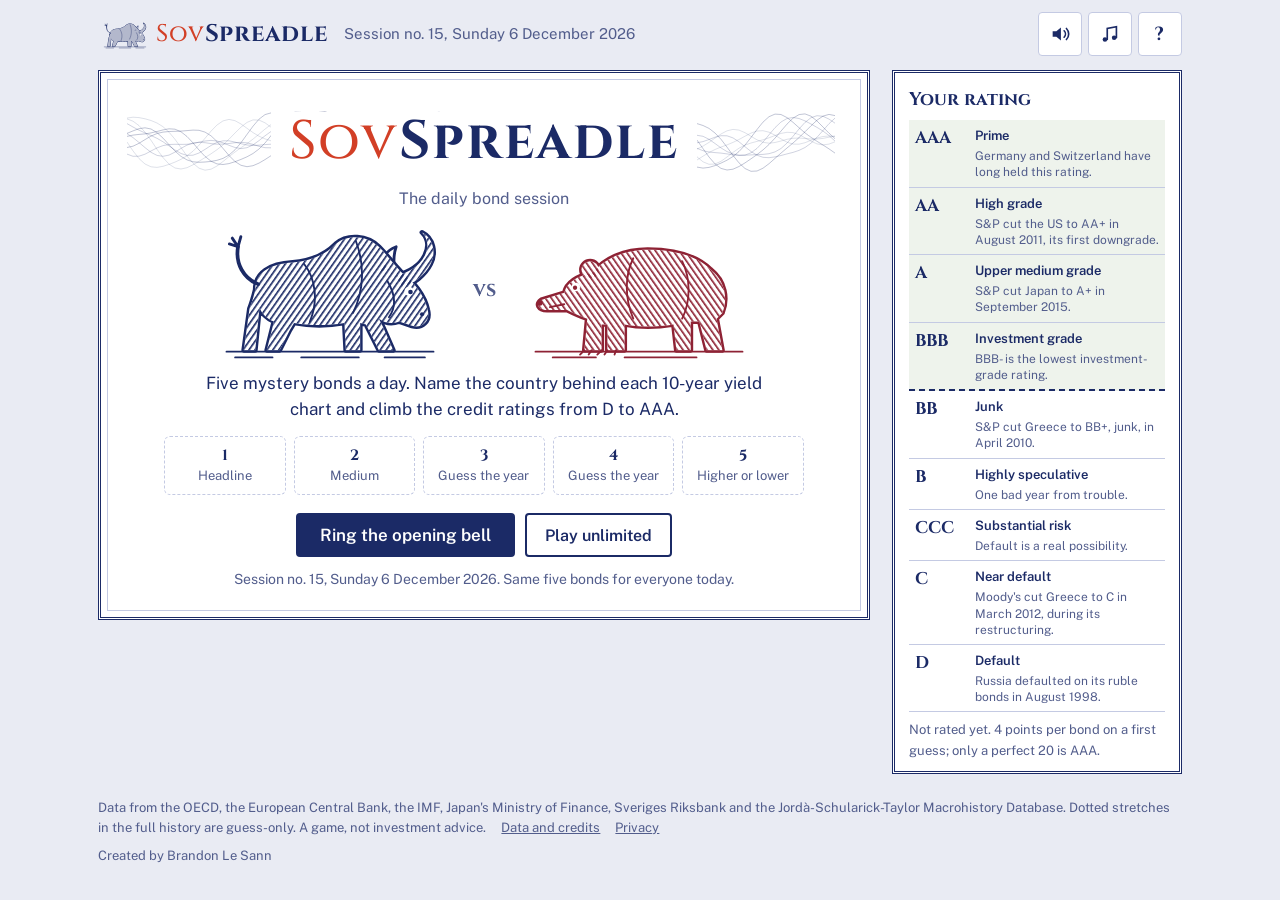
==== commit 70ab8e77: "Easier scoring: year within 1 counts in full, 2-3 off earns half; BBB- from 10 points Co-Authored-By" ====
--- a/public/index.html
+++ b/public/index.html
@@ -160,8 +160,8 @@
     <li>Each day's session has five bonds, the same for everyone: a headline (a famous episode from bond-market history), an easy or medium country, two guess-the-year rounds, and higher or lower.</li>
     <li>For most bonds you see ten years of a country's monthly 10-year government bond yield. Name the country. Each bond comes with 5 coupons: every guess clips one, and so does every hint.</li>
     <li>After a wrong guess you see how far off the yield level is (in basis points: 100 bp = 1 percentage point) and how closely the two lines move together ("shape"). Your guess is drawn on the chart.</li>
-    <li>Points: 4 if you get it with your first coupon, 3 with your second, 2 with your third, 1 after that. Using all 5 without the answer scores nothing, but costs nothing either. In guess the year, the exact year scores full points and one year off scores 2 fewer. In higher or lower, each right answer is a point, and all three right is 4.</li>
-    <li>Your points, out of 20, set your rating, notch by notch like the agencies: 20 is AAA, 19 is AA+, 18 is AA, and so on down to D. BBB- (11 points) and above is investment grade.</li>
+    <li>Points: 4 if you get it with your first coupon, 3 with your second, 2 with your third, 1 after that. Using all 5 without the answer scores nothing, but costs nothing either. In guess the year, being within one year scores full points, and two or three years off scores half, rounded up. In higher or lower, each right answer is a point, and all three right is 4.</li>
+    <li>Your points, out of 20, set your rating, notch by notch like the agencies: 20 is AAA, 19 is AA+, 18 is AA, and so on down to D. BBB- (10 points) and above is investment grade.</li>
     <li>Hints: the region, the closest twin (the country whose yields moved most like this one over the same years, drawn on the chart), or zooming out five years each side. Each hint costs a coupon, and the last coupon is always kept for a guess.</li>
     <li>Other rounds: <b>Higher or lower</b> asks which of two countries yielded more in a given month, three times. <b>Guess the year</b> names the country and hides the dates: find the year of the marked point (a peak, a low or a famous moment). For famous moments, the "story" hint tells you what happened.</li>
     <li>Unlimited mode plays random sessions that don't count toward your stats. Sometimes one round there is <b>Spread vs Germany</b>: the chart shows the gap over German yields instead of the yield.</li>
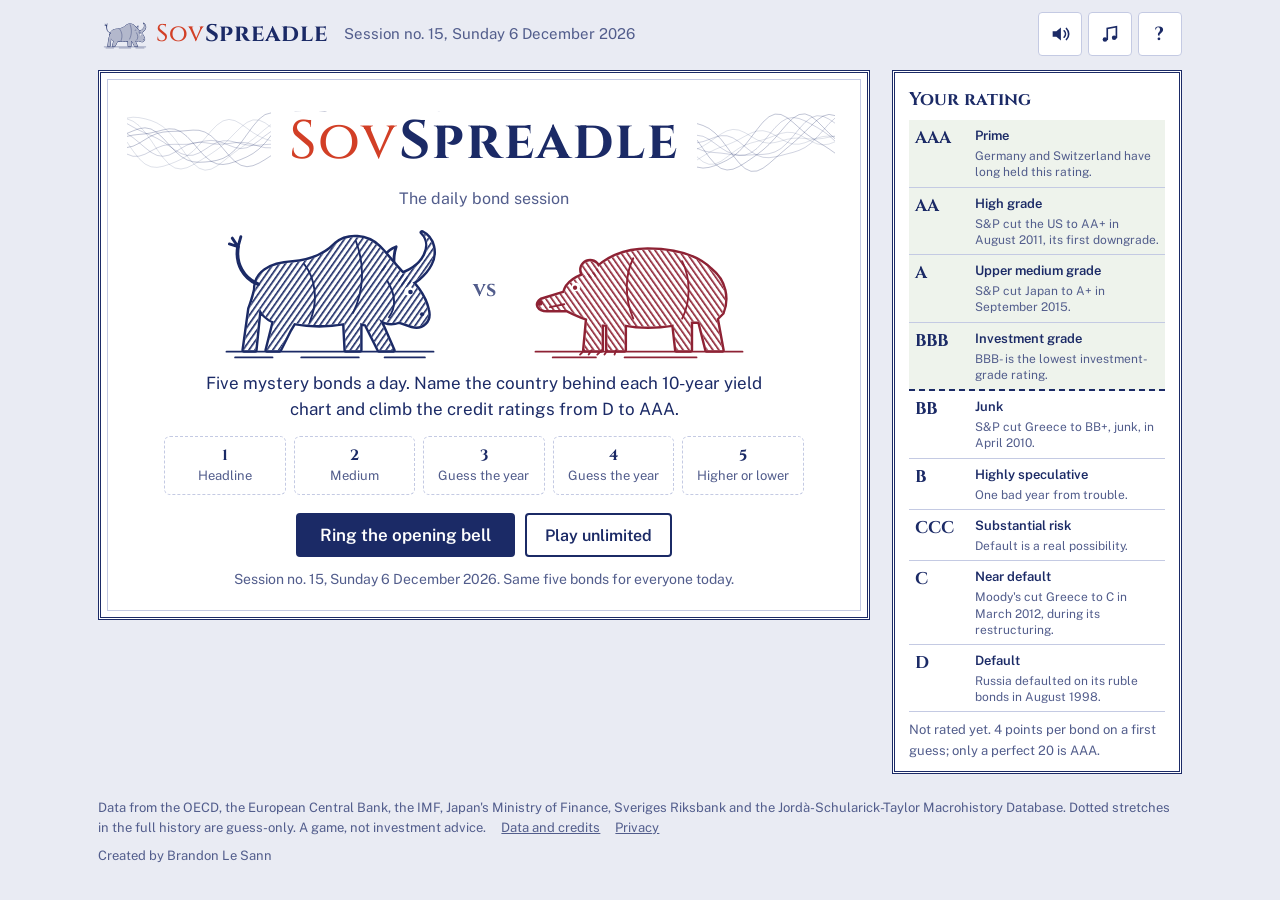
==== commit a6ebae8d: "Pass button (two taps, remaining coupons count as misses); clickable bull and bear on the title scre" ====
--- a/public/index.html
+++ b/public/index.html
@@ -70,10 +70,10 @@
     <section class="cert landing" id="landing" aria-labelledby="landTitle">
       <div class="band"><svg class="guil" aria-hidden="true"></svg><h1 id="landTitle"><span class="sov">Sov</span>Spreadle</h1></div>
       <p class="land-sub">The daily bond session</p>
-      <div class="vignette" aria-hidden="true">
-        <svg class="mascot"><use href="#bull"/></svg>
-        <span class="vs">vs</span>
-        <svg class="mascot"><use href="#bear"/></svg>
+      <div class="vignette">
+        <button type="button" class="land-m" data-m="bull" aria-label="Make the bull charge"><svg class="mascot" aria-hidden="true"><use href="#bull"/></svg></button>
+        <span class="vs" aria-hidden="true">vs</span>
+        <button type="button" class="land-m" data-m="bear" aria-label="Make the bear roar"><svg class="mascot" aria-hidden="true"><use href="#bear"/></svg><span class="roar-word" aria-hidden="true">Grrr!</span></button>
       </div>
       <p class="land-tag">Five mystery bonds a day. Name the country behind each 10-year yield chart and climb the credit ratings from D to AAA.</p>
       <ol class="slots" id="slots"></ol>
@@ -101,7 +101,7 @@
       <div class="controls" id="controls">
         <form id="form" autocomplete="off">
           <label for="q" id="qLabel">Your guess</label>
-          <div class="row"><input id="q" aria-describedby="msg"><button id="go">Guess</button><button type="button" id="allBtn" class="allbtn" aria-expanded="false" aria-controls="sugg">All countries</button></div>
+          <div class="row"><input id="q" aria-describedby="msg"><button id="go">Guess</button><button type="button" id="allBtn" class="allbtn" aria-expanded="false" aria-controls="sugg">All countries</button><button type="button" id="passBtn" class="allbtn passbtn">Pass</button></div>
           <p class="pool" id="pool"></p>
           <ul class="sugg" id="sugg"></ul>
           <p class="msg" id="msg" role="status"></p>
@@ -160,7 +160,7 @@
     <li>Each day's session has five bonds, the same for everyone: a headline (a famous episode from bond-market history), an easy or medium country, two guess-the-year rounds, and higher or lower.</li>
     <li>For most bonds you see ten years of a country's monthly 10-year government bond yield. Name the country. Each bond comes with 5 coupons: every guess clips one, and so does every hint.</li>
     <li>After a wrong guess you see how far off the yield level is (in basis points: 100 bp = 1 percentage point) and how closely the two lines move together ("shape"). Your guess is drawn on the chart.</li>
-    <li>Points: 4 if you get it with your first coupon, 3 with your second, 2 with your third, 1 after that. Using all 5 without the answer scores nothing, but costs nothing either. In guess the year, being within one year scores full points, and two or three years off scores half, rounded up. In higher or lower, each right answer is a point, and all three right is 4.</li>
+    <li>Points: 4 if you get it with your first coupon, 3 with your second, 2 with your third, 1 after that. Using all 5 without the answer scores nothing, but costs nothing either. Stuck? Pass (tap twice) gives up the bond and counts the coupons left as misses. In guess the year, being within one year scores full points, and two or three years off scores half, rounded up. In higher or lower, each right answer is a point, and all three right is 4.</li>
     <li>Your points, out of 20, set your rating, notch by notch like the agencies: 20 is AAA, 19 is AA+, 18 is AA, and so on down to D. BBB- (10 points) and above is investment grade.</li>
     <li>Hints: the region, the closest twin (the country whose yields moved most like this one over the same years, drawn on the chart), or zooming out five years each side. Each hint costs a coupon, and the last coupon is always kept for a guess.</li>
     <li>Other rounds: <b>Higher or lower</b> asks which of two countries yielded more in a given month, three times. <b>Guess the year</b> names the country and hides the dates: find the year of the marked point (a peak, a low or a famous moment). For famous moments, the "story" hint tells you what happened.</li>
--- a/public/style.css
+++ b/public/style.css
@@ -53,6 +53,13 @@
 .land-sub{text-align:center;margin:2px 0 6px;color:var(--ink2)}
 .vignette{display:flex;align-items:center;justify-content:center;gap:clamp(8px,3vw,28px);margin:6px 0 4px}
 .mascot{width:clamp(130px,26vw,230px);aspect-ratio:1.6}
+.land-m{position:relative;padding:0;border:0;background:none;cursor:pointer;min-height:0;color:inherit}
+.land-m:focus-visible{outline:2px solid var(--ink);outline-offset:4px}
+.land-m .mascot{display:block}
+.land-m.rear .mascot{transform-origin:18% 90%;animation:rear 2.2s cubic-bezier(.3,.7,.4,1)}
+.land-m.roar .mascot{transform-origin:82% 90%;animation:roar 2.4s ease-in-out}
+.land-m.roar .roar-word{animation:roarword 2.4s ease-out}
+@media (prefers-reduced-motion: reduce){.land-m .mascot,.land-m .roar-word{animation:none!important}}
 .vs{font:700 20px Cinzel,serif;color:var(--ink2)}
 .land-tag{text-align:center;max-width:56ch;margin:8px auto 14px;font-size:17px}
 .slots{list-style:none;padding:0;margin:0 auto 18px;display:grid;grid-template-columns:repeat(5,minmax(0,1fr));gap:8px;max-width:640px}
@@ -235,6 +242,8 @@
 .sugg.browse{max-height:320px;overflow:auto;padding:4px 2px 8px;border-top:1px solid var(--line);border-bottom:1px solid var(--line)}
 .sugg .grp{flex:1 1 100%;font-weight:600;font-size:13px;color:var(--ink2);margin:8px 0 0}
 @media (max-width:520px){.allbtn{padding-inline:10px}}
+.passbtn{color:var(--ink2);border-color:var(--ink2);font-weight:500}
+.passbtn.arm{color:var(--far);border-color:var(--far)}
 @media (max-width:520px){.row{flex-wrap:wrap}.row #q{flex:1 1 100%}.row #go,.row .allbtn{flex:1 1 0}}
 /* progress candles: size and color show how each bond went */
 .pip .wick{position:relative;height:40px;display:flex;align-items:center;justify-content:center}
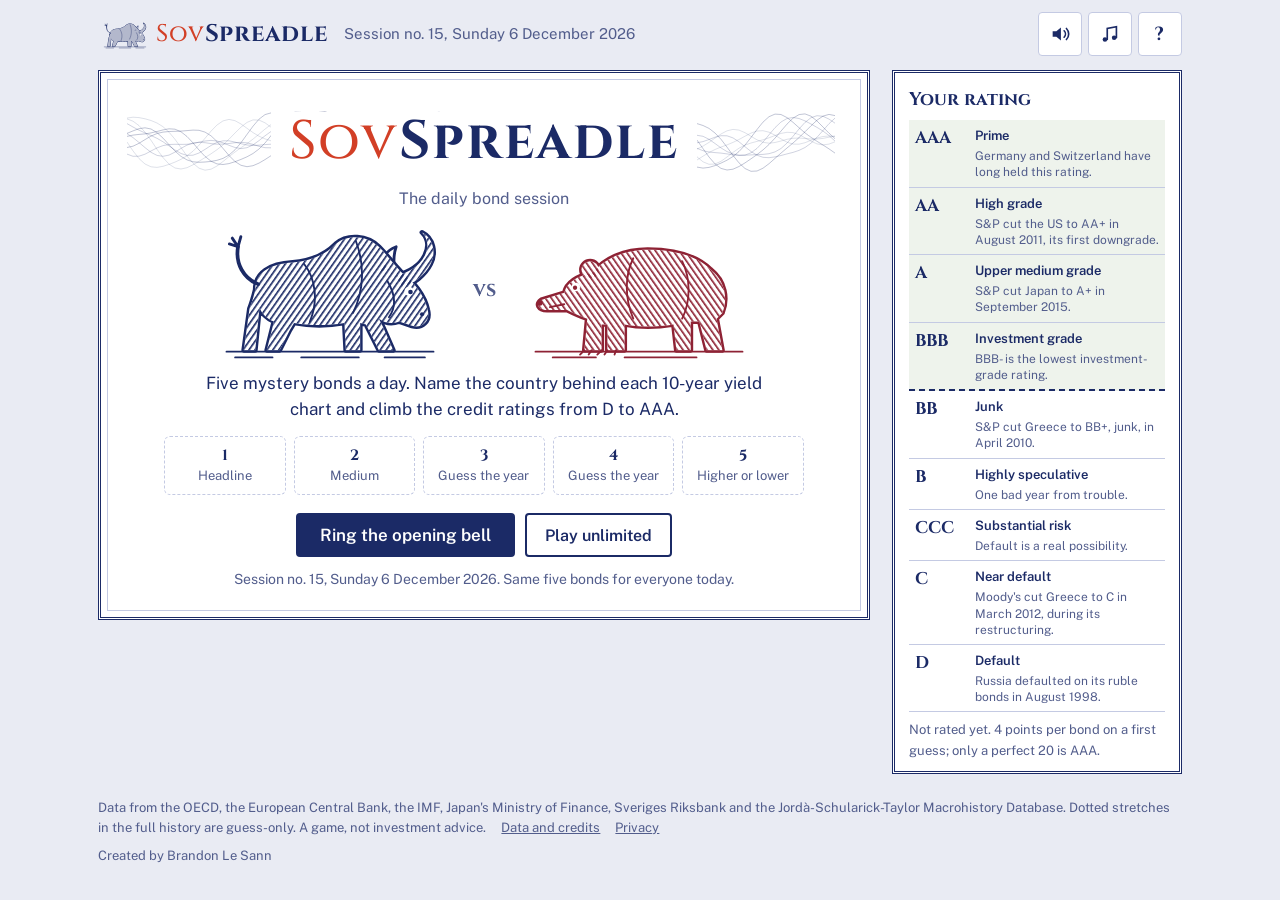
==== commit ede8339a: "43 more dated events (90 in all), Elsewhere that month hint, 70% event share with a 40-day gap; sche" ====
--- a/public/index.html
+++ b/public/index.html
@@ -163,7 +163,7 @@
     <li>Points: 4 if you get it with your first coupon, 3 with your second, 2 with your third, 1 after that. Using all 5 without the answer scores nothing, but costs nothing either. Stuck? Pass (tap twice) gives up the bond and counts the coupons left as misses. In guess the year, being within one year scores full points, and two or three years off scores half, rounded up. In higher or lower, each right answer is a point, and all three right is 4.</li>
     <li>Your points, out of 20, set your rating, notch by notch like the agencies: 20 is AAA, 19 is AA+, 18 is AA, and so on down to D. BBB- (10 points) and above is investment grade.</li>
     <li>Hints: the region, the closest twin (the country whose yields moved most like this one over the same years, drawn on the chart), or zooming out five years each side. Each hint costs a coupon, and the last coupon is always kept for a guess.</li>
-    <li>Other rounds: <b>Higher or lower</b> asks which of two countries yielded more in a given month, three times. <b>Guess the year</b> names the country and hides the dates: find the year of the marked point (a peak, a low or a famous moment). For famous moments, the "story" hint tells you what happened.</li>
+    <li>Other rounds: <b>Higher or lower</b> asks which of two countries yielded more in a given month, three times. <b>Guess the year</b> names the country and hides the dates: find the year of the marked point (a peak, a low or a famous moment). Its hints: the decade, what another big borrower paid that month ("Elsewhere that month"), and for famous moments, the story of what happened.</li>
     <li>Unlimited mode plays random sessions that don't count toward your stats. Sometimes one round there is <b>Spread vs Germany</b>: the chart shows the gap over German yields instead of the yield.</li>
   </ul>
 </dialog>
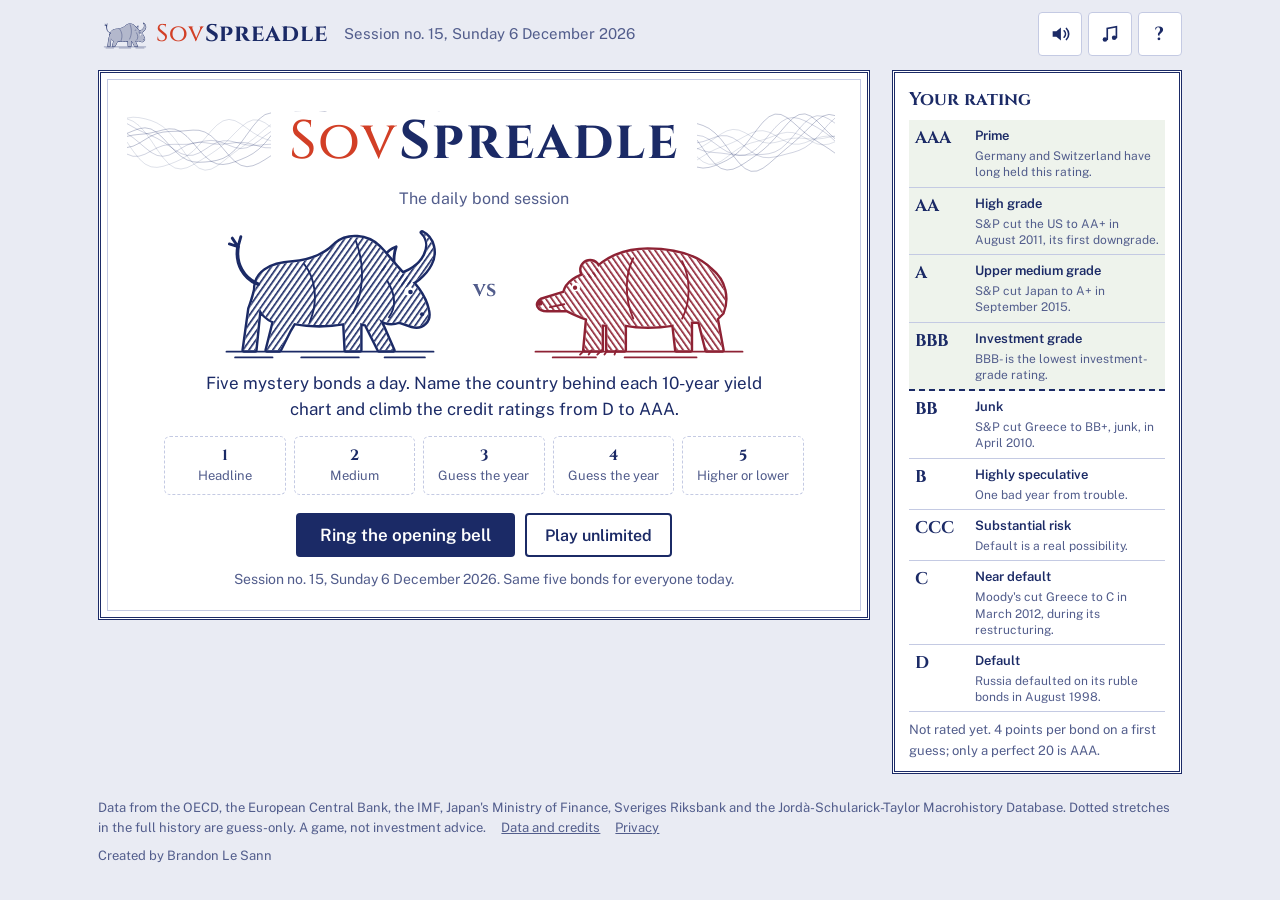
==== commit bdda2b82: "First hint on each bond is free Co-Authored-By: Claude Opus 5.5 <noreply@anthropic.com> Claude-Sessi" ====
--- a/public/index.html
+++ b/public/index.html
@@ -158,11 +158,11 @@
   <h2 id="helpH">How to play</h2>
   <ul class="help">
     <li>Each day's session has five bonds, the same for everyone: a headline (a famous episode from bond-market history), an easy or medium country, two guess-the-year rounds, and higher or lower.</li>
-    <li>For most bonds you see ten years of a country's monthly 10-year government bond yield. Name the country. Each bond comes with 5 coupons: every guess clips one, and so does every hint.</li>
+    <li>For most bonds you see ten years of a country's monthly 10-year government bond yield. Name the country. Each bond comes with 5 coupons: every guess clips one, and so does every hint after your first free one.</li>
     <li>After a wrong guess you see how far off the yield level is (in basis points: 100 bp = 1 percentage point) and how closely the two lines move together ("shape"). Your guess is drawn on the chart.</li>
     <li>Points: 4 if you get it with your first coupon, 3 with your second, 2 with your third, 1 after that. Using all 5 without the answer scores nothing, but costs nothing either. Stuck? Pass (tap twice) gives up the bond and counts the coupons left as misses. In guess the year, being within one year scores full points, and two or three years off scores half, rounded up. In higher or lower, each right answer is a point, and all three right is 4.</li>
     <li>Your points, out of 20, set your rating, notch by notch like the agencies: 20 is AAA, 19 is AA+, 18 is AA, and so on down to D. BBB- (10 points) and above is investment grade.</li>
-    <li>Hints: the region, the closest twin (the country whose yields moved most like this one over the same years, drawn on the chart), or zooming out five years each side. Each hint costs a coupon, and the last coupon is always kept for a guess.</li>
+    <li>Hints: the region, the closest twin (the country whose yields moved most like this one over the same years, drawn on the chart), or zooming out five years each side. Your first hint on each bond is free. After that, each hint costs a coupon, and the last coupon is always kept for a guess.</li>
     <li>Other rounds: <b>Higher or lower</b> asks which of two countries yielded more in a given month, three times. <b>Guess the year</b> names the country and hides the dates: find the year of the marked point (a peak, a low or a famous moment). Its hints: the decade, what another big borrower paid that month ("Elsewhere that month"), and for famous moments, the story of what happened.</li>
     <li>Unlimited mode plays random sessions that don't count toward your stats. Sometimes one round there is <b>Spread vs Germany</b>: the chart shows the gap over German yields instead of the yield.</li>
   </ul>
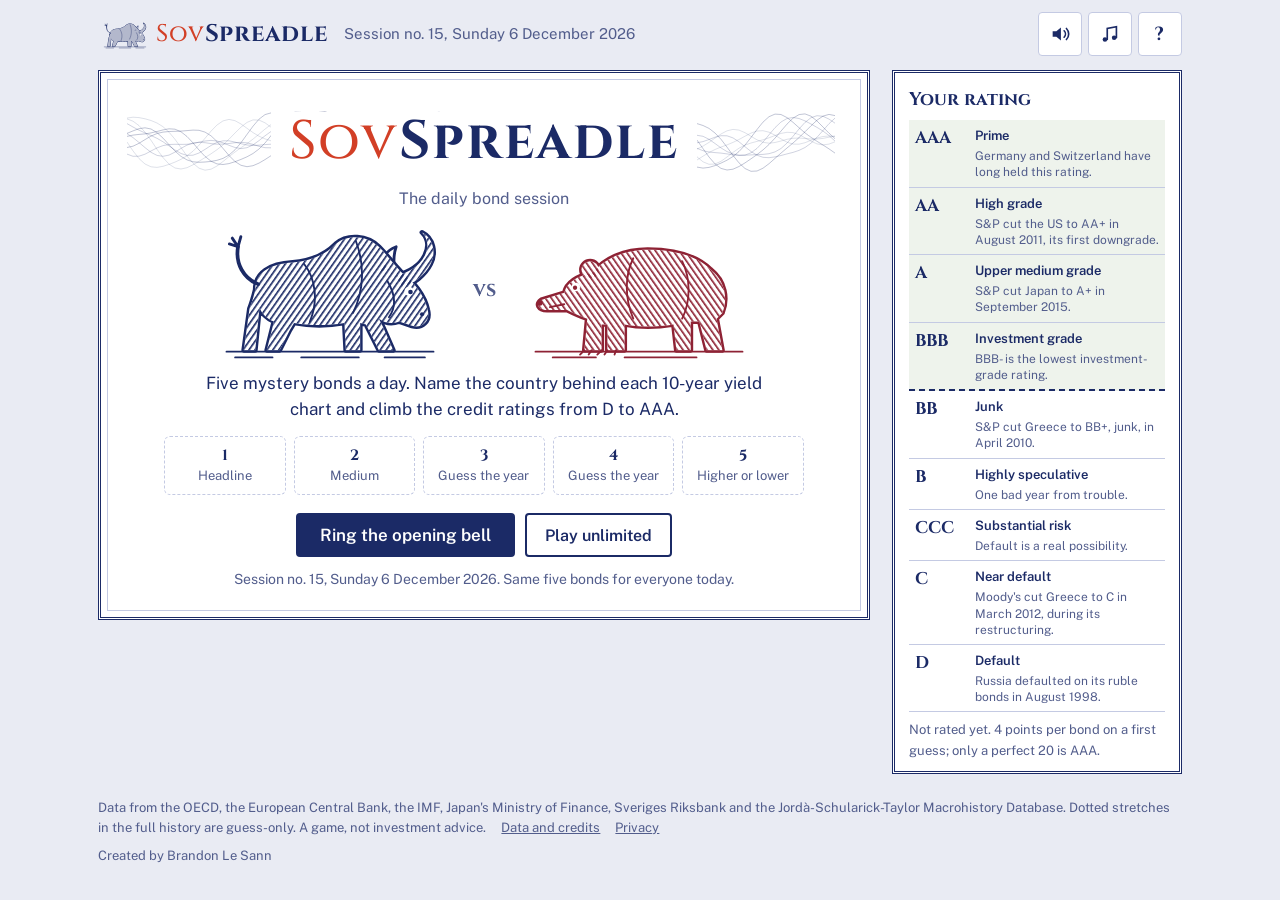
==== commit ad90e209: "Higher or lower: gaps of 2-6, 1-2 and 0.5-1 points, easy to close; schedule rebuilt from day 6 Co-Au" ====
--- a/public/index.html
+++ b/public/index.html
@@ -163,7 +163,7 @@
     <li>Points: 4 if you get it with your first coupon, 3 with your second, 2 with your third, 1 after that. Using all 5 without the answer scores nothing, but costs nothing either. Stuck? Pass (tap twice) gives up the bond and counts the coupons left as misses. In guess the year, being within one year scores full points, and two or three years off scores half, rounded up. In higher or lower, each right answer is a point, and all three right is 4.</li>
     <li>Your points, out of 20, set your rating, notch by notch like the agencies: 20 is AAA, 19 is AA+, 18 is AA, and so on down to D. BBB- (10 points) and above is investment grade.</li>
     <li>Hints: the region, the closest twin (the country whose yields moved most like this one over the same years, drawn on the chart), or zooming out five years each side. Your first hint on each bond is free. After that, each hint costs a coupon, and the last coupon is always kept for a guess.</li>
-    <li>Other rounds: <b>Higher or lower</b> asks which of two countries yielded more in a given month, three times. <b>Guess the year</b> names the country and hides the dates: find the year of the marked point (a peak, a low or a famous moment). Its hints: the decade, what another big borrower paid that month ("Elsewhere that month"), and for famous moments, the story of what happened.</li>
+    <li>Other rounds: <b>Higher or lower</b> asks which of two countries yielded more in a given month, three times, from an easy gap to a close call. <b>Guess the year</b> names the country and hides the dates: find the year of the marked point (a peak, a low or a famous moment). Its hints: the decade, what another big borrower paid that month ("Elsewhere that month"), and for famous moments, the story of what happened.</li>
     <li>Unlimited mode plays random sessions that don't count toward your stats. Sometimes one round there is <b>Spread vs Germany</b>: the chart shows the gap over German yields instead of the yield.</li>
   </ul>
 </dialog>
